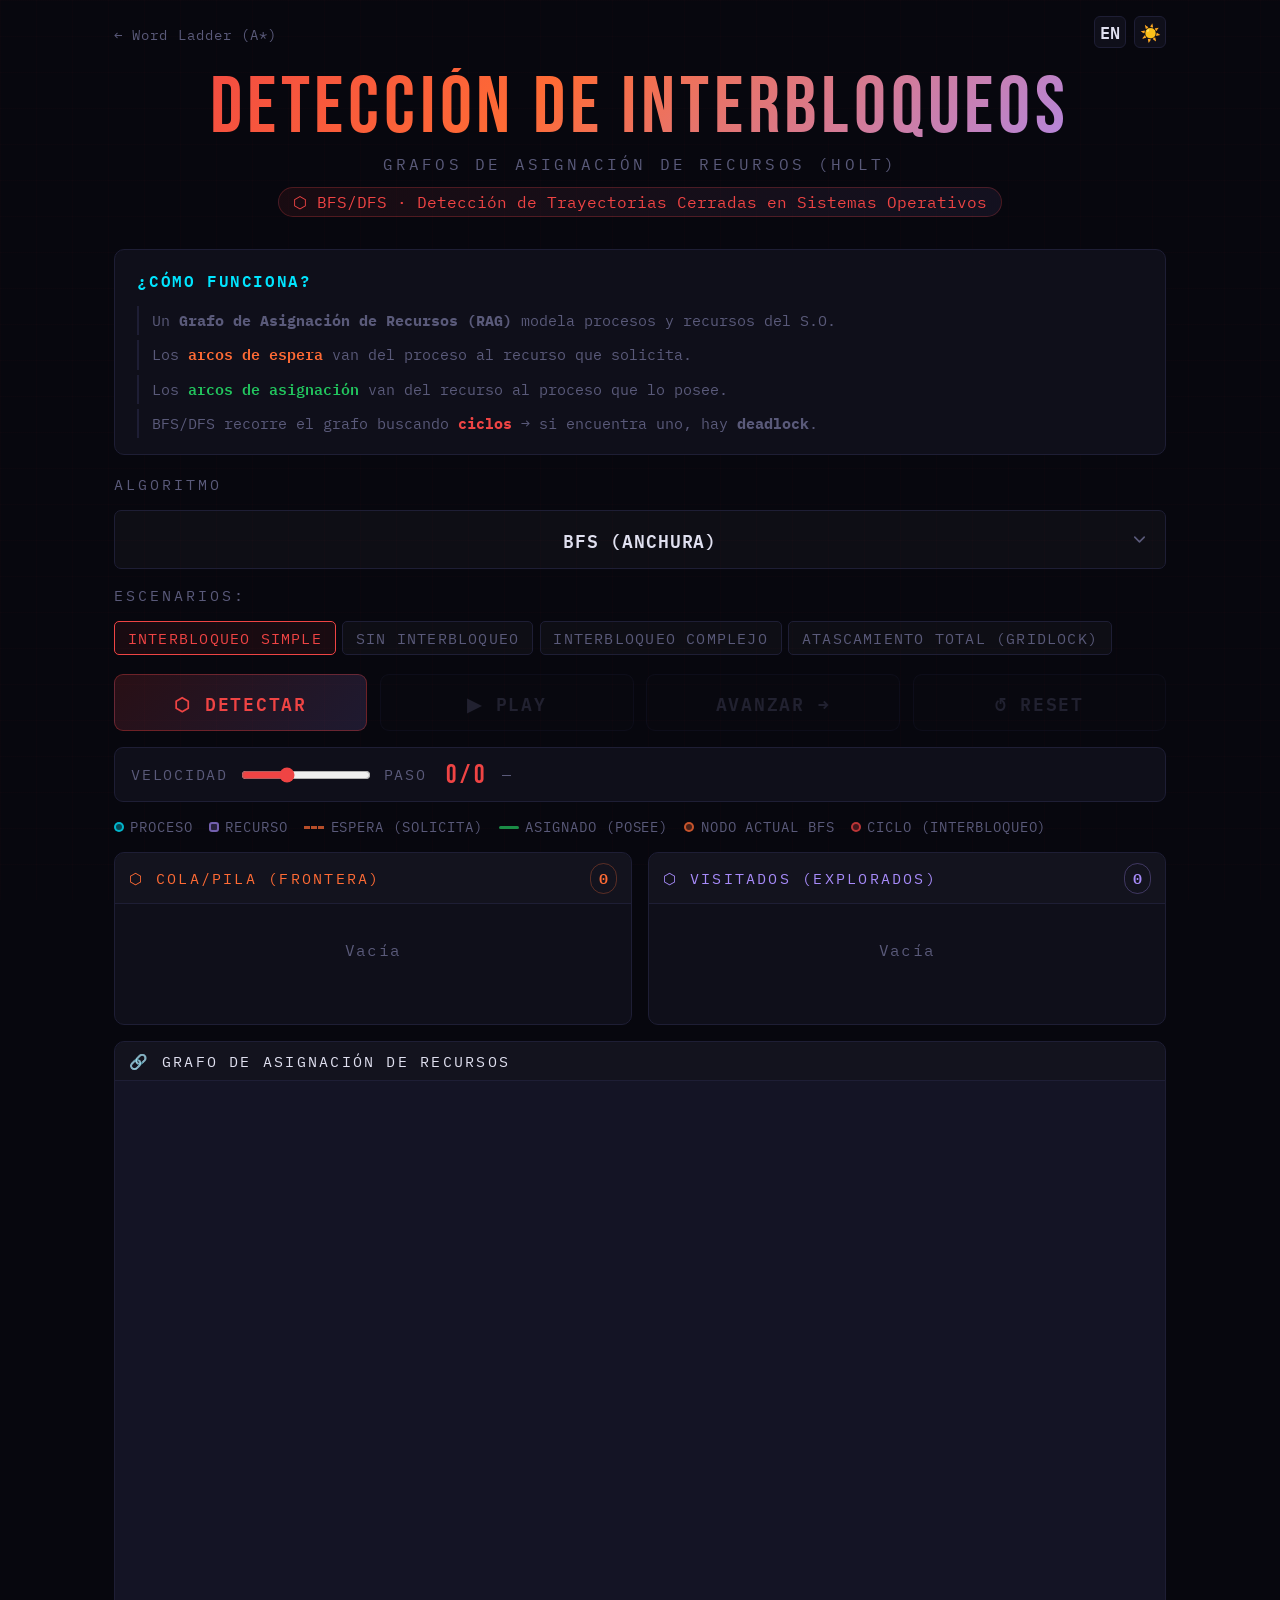
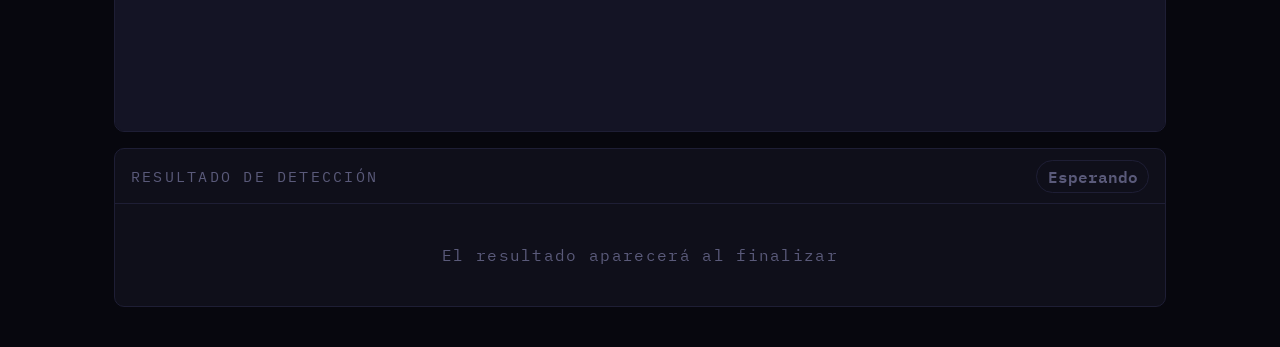
==== deadlock.html @ 4dc33a58 "deadlock" ====
<!DOCTYPE html>
<html lang="es">

<head>
  <meta charset="UTF-8">
  <meta name="viewport" content="width=device-width, initial-scale=1.0">
  <title>Detección de Deadlock · BFS</title>
  <meta name="description"
    content="Visualización paso a paso del algoritmo BFS para detección de deadlocks en grafos de asignación de recursos (HOLT) de Sistemas Operativos.">
  <link
    href="https://fonts.googleapis.com/css2?family=Bebas+Neue&family=IBM+Plex+Mono:wght@400;600;700&family=IBM+Plex+Sans:wght@300;400;600&display=swap"
    rel="stylesheet">
  <link rel="stylesheet" href="./deadlock.css">
  <script src="https://d3js.org/d3.v7.min.js"></script>
</head>

<body>
  <div class="app">

    <div class="theme-controls">
      <button class="icon-btn" id="langToggle" onclick="toggleLanguage()">EN</button>
      <button class="icon-btn" id="themeToggle" onclick="toggleTheme()">☀️</button>
    </div>

    <a class="back-link" href="./index.html">← Word Ladder (A*)</a>

    <header>
      <div class="title" data-i18n="APP_TITLE">Detección de Interbloqueos</div>
      <div class="subtitle" data-i18n="APP_SUB">Grafos de Asignación de Recursos (HOLT) · BFS Paso a Paso</div>
      <div class="badge" data-i18n="APP_BADGE">⬡ &nbsp; BFS · Detección de Trayectorias Cerradas en Sistemas
        Operativos</div>
    </header>

    <!-- Concept explanation (replaces formula box) -->
    <div class="concept-box">
      <div class="concept-title" data-i18n="CONCEPT_TITLE">¿Cómo funciona?</div>
      <div class="concept-item" data-i18n="CONCEPT_1">Un <b>Grafo de Asignación de Recursos (RAG)</b> modela procesos
        y recursos del S.O.</div>
      <div class="concept-item" data-i18n="CONCEPT_2">Los <span class="edge-wait-label">arcos de espera</span> van del
        proceso al recurso que solicita.</div>
      <div class="concept-item" data-i18n="CONCEPT_3">Los <span class="edge-hold-label">arcos de asignación</span> van
        del recurso al proceso que lo posee.</div>
      <div class="concept-item" data-i18n="CONCEPT_4">BFS recorre el grafo buscando <span
          class="cycle-label">ciclos</span> → si encuentra uno, hay <b>deadlock</b>.</div>
    </div>

    <!-- Algorithm & Presets -->
    <div class="input-row" style="grid-template-columns: 1fr 2fr; margin-bottom: 1.2rem;">
      <div class="panel">
        <div class="panel-label" data-i18n="LBL_ALGORITHM">Algoritmo</div>
        <select class="algo-select" id="algoSelect">
          <option value="bfs" data-i18n="ALG_BFS">BFS (Anchura)</option>
          <option value="dfs" data-i18n="ALG_DFS">DFS (Profundidad)</option>
        </select>
      </div>
      <div class="panel">
        <div class="panel-label" data-i18n="LBL_PRESETS">Escenarios:</div>
        <div class="presets" style="margin-bottom: 0;">
          <button class="preset-btn active" data-preset="simple" onclick="loadPreset('simple')"
            data-i18n="PRESET_SIMPLE">Deadlock Simple</button>
          <button class="preset-btn" data-preset="safe" onclick="loadPreset('safe')" data-i18n="PRESET_SAFE">Sin
            Deadlock</button>
          <button class="preset-btn" data-preset="complex" onclick="loadPreset('complex')"
            data-i18n="PRESET_COMPLEX">Deadlock Complejo</button>
          <button class="preset-btn" data-preset="gridlock" onclick="loadPreset('gridlock')"
            data-i18n="PRESET_GRIDLOCK">Atascamiento</button>
        </div>
      </div>
    </div>

    <!-- Action buttons -->
    <div class="btn-row">
      <button class="btn btn-primary" id="solveBtn" onclick="startSolving()" data-i18n="BTN_SOLVE">⬡ Detectar con
        BFS</button>
      <button class="btn btn-secondary" id="playBtn" onclick="togglePlayback()" disabled data-i18n="BTN_PLAY">▶
        Play</button>
      <button class="btn btn-secondary" id="stepBtn" onclick="advanceStep()" disabled data-i18n="BTN_STEP">Step
        →</button>
      <button class="btn btn-secondary" id="resetBtn" onclick="resetVisualization()" disabled data-i18n="BTN_RESET">↺
        Reset</button>
    </div>

    <!-- Controls bar -->
    <div class="ctrl-bar">
      <span class="ctrl-lbl" data-i18n="LBL_SPEED">Velocidad</span>
      <input class="speed-slider" type="range" id="speedSlider" min="1" max="10" value="4">
      <span class="ctrl-lbl" data-i18n="LBL_STEP">Paso</span>
      <span class="step-ctr" id="stepCtr">0 / 0</span>
      <span class="explain-txt" id="explainTxt">—</span>
    </div>

    <!-- Legend -->
    <div class="legend">
      <div class="leg">
        <div class="leg-dot dot-circle" style="background:rgba(0,229,255,0.3);border:2px solid rgba(0,229,255,0.7)">
        </div>
        <span data-i18n="LEG_PROCESS">Proceso</span>
      </div>
      <div class="leg">
        <div class="leg-dot" style="background:rgba(167,139,250,0.2);border:2px solid rgba(167,139,250,0.6)"></div>
        <span data-i18n="LEG_RESOURCE">Recurso</span>
      </div>
      <div class="leg">
        <div class="leg-line-dashed" style="border-color:rgba(255,107,53,0.7)"></div>
        <span data-i18n="LEG_WAIT">Espera (solicita)</span>
      </div>
      <div class="leg">
        <div class="leg-line" style="background:rgba(34,197,94,0.7)"></div>
        <span data-i18n="LEG_HOLD">Asignado (posee)</span>
      </div>
      <div class="leg">
        <div class="leg-dot dot-circle" style="background:rgba(255,107,53,0.25);border:2px solid rgba(255,107,53,0.7)">
        </div>
        <span data-i18n="LEG_VISITING">Nodo actual BFS</span>
      </div>
      <div class="leg">
        <div class="leg-dot dot-circle" style="background:rgba(239,68,68,0.25);border:2px solid rgba(239,68,68,0.7)">
        </div>
        <span data-i18n="LEG_CYCLE">Ciclo (Deadlock)</span>
      </div>
    </div>

    <!-- Queue / Visited panels -->
    <div class="viz-grid">
      <div class="viz-panel">
        <div class="viz-header">
          <span class="viz-title" style="color:#ff6b35" data-i18n="TITLE_QUEUE">⬡ Cola BFS (Frontera)</span>
          <span class="viz-count" id="queueCount" style="color:#ff6b35;border-color:rgba(255,107,53,0.3)">0</span>
        </div>
        <div class="viz-body" id="queueList">
          <div class="empty-msg" data-i18n="MSG_EMPTY">Vacía</div>
        </div>
      </div>
      <div class="viz-panel">
        <div class="viz-header">
          <span class="viz-title" style="color:#a78bfa" data-i18n="TITLE_VISITED">⬡ Visitados (Explorados)</span>
          <span class="viz-count" id="visitedCount" style="color:#a78bfa;border-color:rgba(167,139,250,0.3)">0</span>
        </div>
        <div class="viz-body" id="visitedList">
          <div class="empty-msg" data-i18n="MSG_EMPTY">Vacía</div>
        </div>
      </div>
    </div>

    <!-- D3 Graph -->
    <div class="viz-panel" style="margin-bottom:1rem">
      <div class="viz-header">
        <span class="viz-title" style="color:var(--text)" data-i18n="TITLE_GRAPH">🔗 Grafo de Asignación de
          Recursos</span>
      </div>
      <div class="viz-body graph-container" id="graphView" style="padding:0;">
        <!-- SVG injected here -->
      </div>
    </div>

    <!-- Stats -->
    <div class="stats-row" id="statsRow" style="display:none">
      <div class="stat">
        <div class="stat-val" id="sSteps">-</div>
        <div class="stat-key" data-i18n="STAT_STEPS">Pasos BFS</div>
      </div>
      <div class="stat">
        <div class="stat-val" id="sVisited">-</div>
        <div class="stat-key" data-i18n="STAT_VISITED">Visitados</div>
      </div>
      <div class="stat">
        <div class="stat-val" id="sCycleLen">-</div>
        <div class="stat-key" data-i18n="STAT_CYCLE_LEN">Nodos en ciclo</div>
      </div>
      <div class="stat">
        <div class="stat-val" id="sTime">-</div>
        <div class="stat-key">ms</div>
      </div>
    </div>

    <!-- Result area (replaces path area) -->
    <div class="result-area">
      <div class="result-header">
        <span class="result-title" data-i18n="RESULT_TITLE">Resultado de Detección</span>
        <span class="result-badge badge-idle" id="resultBadge" data-i18n="RESULT_WAIT">Esperando</span>
      </div>
      <div class="result-body" id="resultBody">
        <div class="empty-msg" data-i18n="RESULT_NO_ANALYSIS">El resultado aparecerá al finalizar</div>
      </div>
    </div>

  </div>

  <script src="./deadlock-i18n.js"></script>
  <script src="./deadlock-app.js"></script>
</body>

</html>
---- deadlock.css ----
/* ── Deadlock Detection — Design System ── */
/* Mirrors style.css from Word Ladder with RAG-specific additions */

:root {
  --bg: #07070e;
  --panel: #0f0f1a;
  --panel2: #141425;
  --border: #1e1e35;
  --accent: #00e5ff;
  --accent-rgb: 0, 229, 255;
  --accent2: #ff6b35;
  --accent2-rgb: 255, 107, 53;
  --accent3: #a78bfa;
  --accent3-rgb: 167, 139, 250;
  --accent4: #22c55e;
  --accent4-rgb: 34, 197, 94;
  --danger: #ef4444;
  --danger-rgb: 239, 68, 68;
  --text: #e0e0f0;
  --muted: #5a5a7a;
}

:root[data-theme="light"] {
  --bg: #f8fafc;
  --panel: #ffffff;
  --panel2: #f1f5f9;
  --border: #e2e8f0;
  --accent: #0284c7;
  --accent-rgb: 2, 132, 199;
  --accent2: #ea580c;
  --accent2-rgb: 234, 88, 12;
  --accent3: #7c3aed;
  --accent3-rgb: 124, 58, 237;
  --accent4: #16a34a;
  --accent4-rgb: 22, 163, 74;
  --danger: #dc2626;
  --danger-rgb: 220, 38, 38;
  --text: #0f172a;
  --muted: #64748b;
}

* {
  margin: 0;
  padding: 0;
  box-sizing: border-box;
}

body {
  background: var(--bg);
  color: var(--text);
  font-family: 'IBM Plex Sans', sans-serif;
  min-height: 100vh;
  transition: background-color 0.3s, color 0.3s;
}

body::before {
  content: '';
  position: fixed;
  inset: 0;
  background-image:
    linear-gradient(rgba(239, 68, 68, 0.018) 1px, transparent 1px),
    linear-gradient(90deg, rgba(239, 68, 68, 0.018) 1px, transparent 1px);
  background-size: 36px 36px;
  pointer-events: none;
  z-index: 0;
}

.app {
  max-width: 1100px;
  margin: 0 auto;
  padding: 1.5rem;
  position: relative;
  z-index: 1;
}

/* ── Theme Controls ── */
.theme-controls {
  position: absolute;
  top: 1rem;
  right: 1.5rem;
  display: flex;
  gap: 0.5rem;
}

.icon-btn {
  background: var(--panel);
  border: 1px solid var(--border);
  color: var(--text);
  width: 32px;
  height: 32px;
  border-radius: 6px;
  display: flex;
  align-items: center;
  justify-content: center;
  cursor: pointer;
  transition: all 0.2s;
  font-family: 'IBM Plex Mono', monospace;
  font-size: 1.05rem;
  font-weight: 600;
}

.icon-btn:hover {
  border-color: var(--accent);
  color: var(--accent);
}

/* ── Header ── */
header {
  text-align: center;
  margin-bottom: 2rem;
  margin-top: 1rem;
}

.title {
  font-family: 'Bebas Neue', sans-serif;
  font-size: clamp(2.5rem, 7vw, 5rem);
  letter-spacing: 0.06em;
  background: linear-gradient(135deg, var(--danger) 0%, var(--accent2) 40%, var(--accent3) 100%);
  -webkit-background-clip: text;
  -webkit-text-fill-color: transparent;
  background-clip: text;
  line-height: 1;
}

.subtitle {
  font-family: 'IBM Plex Mono', monospace;
  font-size: 1.0rem;
  color: var(--muted);
  letter-spacing: 0.2em;
  text-transform: uppercase;
  margin-top: 0.4rem;
}

.panel-label {
  font-family: 'IBM Plex Mono', monospace;
  font-size: 0.95rem;
  letter-spacing: 0.2em;
  text-transform: uppercase;
  color: var(--muted);
  margin: 1rem 0rem;
}

.badge {
  display: inline-flex;
  align-items: center;
  gap: 0.4rem;
  background: linear-gradient(135deg, rgba(239, 68, 68, 0.08), rgba(167, 139, 250, 0.08));
  border: 1px solid rgba(239, 68, 68, 0.25);
  border-radius: 100px;
  padding: 0.25rem 0.9rem;
  font-family: 'IBM Plex Mono', monospace;
  font-size: 1.0rem;
  color: var(--danger);
  margin-top: 0.8rem;
}

/* ── Concept Box ── */
.concept-box {
  background: var(--panel);
  border: 1px solid var(--border);
  border-radius: 10px;
  padding: 1rem 1.4rem;
  margin-bottom: 1.2rem;
  font-family: 'IBM Plex Mono', monospace;
  font-size: 0.95rem;
  line-height: 1.9;
  display: flex;
  flex-direction: column;
  gap: 0.3rem;
}

.concept-box .concept-title {
  font-weight: 600;
  color: var(--accent);
  font-size: 1.0rem;
  letter-spacing: 0.1em;
  text-transform: uppercase;
  margin-bottom: 0.3rem;
}

.concept-box .concept-item {
  color: var(--muted);
  padding-left: 0.8rem;
  border-left: 2px solid var(--border);
}

.edge-wait-label {
  color: var(--accent2);
  font-weight: 600;
}

.edge-hold-label {
  color: var(--accent4);
  font-weight: 600;
}

.cycle-label {
  color: var(--danger);
  font-weight: 700;
}

/* ── Presets ── */
.presets {
  display: flex;
  gap: 0.4rem;
  flex-wrap: wrap;
  margin-bottom: 1.2rem;
  align-items: center;
}

.preset-lbl {
  font-family: 'IBM Plex Mono', monospace;
  font-size: 0.9rem;
  letter-spacing: 0.15em;
  text-transform: uppercase;
  color: var(--muted);
}

.preset-btn {
  font-family: 'IBM Plex Mono', monospace;
  font-size: 0.95rem;
  letter-spacing: 0.08em;
  text-transform: uppercase;
  background: rgba(255, 255, 255, 0.03);
  border: 1px solid var(--border);
  border-radius: 5px;
  color: var(--muted);
  padding: 0.35rem 0.8rem;
  cursor: pointer;
  transition: all 0.2s;
}

.preset-btn:hover {
  border-color: var(--accent3);
  color: var(--accent3);
  background: rgba(167, 139, 250, 0.07);
}

.preset-btn.active {
  border-color: var(--danger);
  color: var(--danger);
  background: rgba(239, 68, 68, 0.08);
}

.algo-select {
  width: 100%;
  background: rgba(255, 255, 255, 0.03);
  border: 1px solid var(--border);
  border-radius: 7px;
  color: var(--text);
  font-family: 'IBM Plex Mono', monospace;
  font-size: 1.1rem;
  font-weight: 600;
  text-align: center;
  letter-spacing: 0.05em;
  text-transform: uppercase;
  padding: 0.85rem;
  outline: none;
  transition: all 0.2s;
  cursor: pointer;
  appearance: none;
  background-image: url("data:image/svg+xml,%3Csvg xmlns='http://www.w3.org/2000/svg' width='24' height='24' viewBox='0 0 24 24' fill='none' stroke='%235a5a7a' stroke-width='2' stroke-linecap='round' stroke-linejoin='round'%3E%3Cpolyline points='6 9 12 15 18 9'%3E%3C/polyline%3E%3C/svg%3E");
  background-repeat: no-repeat;
  background-position: right 1rem center;
  background-size: 1.2rem;
}

.algo-select:focus {
  border-color: var(--accent);
  box-shadow: 0 0 0 3px rgba(0, 229, 255, 0.08);
}

/* ── Buttons ── */
.btn-row {
  display: flex;
  gap: 0.8rem;
  margin-bottom: 1rem;
  flex-wrap: wrap;
}

.btn {
  flex: 1;
  min-width: 80px;
  padding: 0.8rem;
  border-radius: 9px;
  font-family: 'IBM Plex Mono', monospace;
  font-size: 1.1rem;
  font-weight: 600;
  letter-spacing: 0.1em;
  text-transform: uppercase;
  cursor: pointer;
  transition: all 0.25s;
  border: none;
  outline: none;
}

.btn-primary {
  background: linear-gradient(135deg, rgba(239, 68, 68, 0.15), rgba(167, 139, 250, 0.15));
  border: 1px solid rgba(239, 68, 68, 0.35);
  color: var(--danger);
}

.btn-primary:hover {
  background: linear-gradient(135deg, rgba(239, 68, 68, 0.25), rgba(167, 139, 250, 0.25));
  box-shadow: 0 0 25px rgba(239, 68, 68, 0.12);
  transform: translateY(-1px);
}

.btn-secondary {
  background: rgba(255, 255, 255, 0.03);
  border: 1px solid var(--border);
  color: var(--muted);
}

.btn-secondary:hover {
  border-color: var(--accent3);
  color: var(--accent3);
}

.btn:disabled {
  opacity: 0.32;
  cursor: not-allowed;
  transform: none !important;
  box-shadow: none !important;
}

/* ── Controls Bar ── */
.ctrl-bar {
  display: flex;
  align-items: center;
  gap: 0.8rem;
  background: var(--panel);
  border: 1px solid var(--border);
  border-radius: 9px;
  padding: 0.65rem 1rem;
  margin-bottom: 1rem;
  flex-wrap: wrap;
}

.ctrl-lbl {
  font-family: 'IBM Plex Mono', monospace;
  font-size: 0.93rem;
  letter-spacing: 0.12em;
  text-transform: uppercase;
  color: var(--muted);
  white-space: nowrap;
}

.speed-slider {
  flex: 1;
  min-width: 70px;
  max-width: 130px;
  accent-color: var(--danger);
  cursor: pointer;
}

.step-ctr {
  font-family: 'Bebas Neue', sans-serif;
  font-size: 1.65rem;
  color: var(--danger);
  min-width: 5ch;
  text-align: center;
}

.explain-txt {
  flex: 1;
  font-family: 'IBM Plex Mono', monospace;
  font-size: 0.93rem;
  color: var(--muted);
  letter-spacing: 0.04em;
  overflow: hidden;
  text-overflow: ellipsis;
  white-space: nowrap;
  min-width: 0;
}

/* ── Legend ── */
.legend {
  display: flex;
  gap: 1rem;
  flex-wrap: wrap;
  margin-bottom: 1rem;
  align-items: center;
}

.leg {
  display: flex;
  align-items: center;
  gap: 0.4rem;
  font-family: 'IBM Plex Mono', monospace;
  font-size: 0.85rem;
  text-transform: uppercase;
  letter-spacing: 0.07em;
  color: var(--muted);
}

.leg-dot {
  width: 10px;
  height: 10px;
  border-radius: 3px;
  flex-shrink: 0;
}

.leg-dot.dot-circle {
  border-radius: 50%;
}

.leg-line {
  width: 20px;
  height: 3px;
  flex-shrink: 0;
  border-radius: 2px;
}

.leg-line-dashed {
  width: 20px;
  height: 0;
  border-top: 3px dashed;
  flex-shrink: 0;
}

/* ── Viz Panels ── */
.viz-grid {
  display: grid;
  grid-template-columns: 1fr 1fr;
  gap: 1rem;
  margin-bottom: 1rem;
}

@media(max-width: 680px) {
  .viz-grid {
    grid-template-columns: 1fr;
  }
}

.viz-panel {
  background: var(--panel);
  border: 1px solid var(--border);
  border-radius: 10px;
  overflow: hidden;
}

.viz-header {
  display: flex;
  align-items: center;
  justify-content: space-between;
  padding: 0.6rem 0.9rem;
  border-bottom: 1px solid var(--border);
  background: rgba(255, 255, 255, 0.015);
}

.viz-title {
  font-family: 'IBM Plex Mono', monospace;
  font-size: 0.93rem;
  letter-spacing: 0.15em;
  text-transform: uppercase;
}

.viz-count {
  font-family: 'IBM Plex Mono', monospace;
  font-size: 0.93rem;
  padding: 0.12rem 0.5rem;
  border-radius: 100px;
  border: 1px solid;
  font-weight: 600;
}

.viz-body {
  padding: 0.7rem;
  min-height: 120px;
  max-height: 190px;
  overflow-y: auto;
}

.viz-body.graph-container {
  max-height: none;
  height: 650px;
  padding: 0;
}

.viz-body::-webkit-scrollbar {
  width: 3px;
}

.viz-body::-webkit-scrollbar-thumb {
  background: var(--border);
  border-radius: 2px;
}

/* ── Node Chips ── */
.nodes-wrap {
  display: flex;
  flex-wrap: wrap;
  gap: 0.6rem;
  padding-top: 0.4rem;
}

.node-chip {
  font-family: 'IBM Plex Mono', monospace;
  font-size: 1.1rem;
  font-weight: 600;
  text-transform: uppercase;
  padding: 0.4rem 0.7rem;
  border-radius: 6px;
  border: 1px solid;
  white-space: nowrap;
  position: relative;
  transition: box-shadow 0.3s, background 0.3s;
}

.node-chip.chip-process {
  border-color: rgba(var(--accent-rgb), 0.4);
  background: rgba(var(--accent-rgb), 0.07);
  color: var(--accent);
  border-radius: 50px;
}

.node-chip.chip-resource {
  border-color: rgba(var(--accent3-rgb), 0.4);
  background: rgba(var(--accent3-rgb), 0.07);
  color: var(--accent3);
  border-radius: 4px;
}

.node-chip.chip-current {
  border-color: rgba(var(--accent2-rgb), 0.7);
  background: rgba(var(--accent2-rgb), 0.15);
  color: var(--accent2);
  box-shadow: 0 0 12px rgba(var(--accent2-rgb), 0.4);
  animation: pulse-chip 1s ease-in-out infinite;
}

.node-chip.chip-visited {
  opacity: 0.55;
}

.node-chip.chip-cycle {
  border-color: rgba(var(--danger-rgb), 0.7) !important;
  background: rgba(var(--danger-rgb), 0.15) !important;
  color: var(--danger) !important;
  box-shadow: 0 0 14px rgba(var(--danger-rgb), 0.4) !important;
}

@keyframes pulse-chip {

  0%,
  100% {
    box-shadow: 0 0 8px rgba(var(--accent2-rgb), 0.3);
  }

  50% {
    box-shadow: 0 0 18px rgba(var(--accent2-rgb), 0.6);
  }
}

/* ── Graph Container ── */
.graph-container {
  width: 100%;
  height: 650px;
  cursor: grab;
  background: var(--panel2);
  position: relative;
  overflow: hidden;
}

.graph-container:active {
  cursor: grabbing;
}

/* ── D3 Graph Styling ── */

/* Process nodes = circles */
.graph-node-process circle {
  fill: rgba(var(--accent-rgb), 0.15);
  stroke: var(--accent);
  stroke-width: 2.5px;
  transition: all 0.3s;
}

.graph-node-process text {
  fill: var(--accent);
  font-family: 'IBM Plex Mono', monospace;
  font-size: 0.85rem;
  font-weight: 700;
  text-anchor: middle;
  dominant-baseline: central;
}

/* Resource nodes = rectangles */
.graph-node-resource rect {
  fill: rgba(var(--accent3-rgb), 0.12);
  stroke: var(--accent3);
  stroke-width: 2.5px;
  rx: 4;
  ry: 4;
  transition: all 0.3s;
}

.graph-node-resource text {
  fill: var(--accent3);
  font-family: 'IBM Plex Mono', monospace;
  font-size: 0.8rem;
  font-weight: 700;
  text-anchor: middle;
  dominant-baseline: central;
}

/* Instance dots inside resource */
.resource-dot {
  fill: var(--accent3);
  opacity: 0.6;
}

/* Edge: Process waiting for Resource */
.edge-wait {
  stroke: var(--accent2);
  stroke-width: 2px;
  stroke-dasharray: 6 3;
  opacity: 0.7;
  fill: none;
}

/* Edge: Resource assigned to Process */
.edge-hold {
  stroke: var(--accent4);
  stroke-width: 2.5px;
  opacity: 0.7;
  fill: none;
}

/* Visiting state */
.graph-node-visiting circle,
.graph-node-visiting rect {
  stroke: var(--accent2) !important;
  stroke-width: 3.5px !important;
  filter: drop-shadow(0 0 10px rgba(var(--accent2-rgb), 0.6));
}

.graph-node-visiting text {
  fill: var(--accent2) !important;
}

/* Visited state */
.graph-node-visited circle {
  fill: rgba(var(--accent-rgb), 0.06);
  stroke-opacity: 0.4;
}

.graph-node-visited rect {
  fill: rgba(var(--accent3-rgb), 0.04);
  stroke-opacity: 0.4;
}

.graph-node-visited text {
  opacity: 0.5;
}

/* Cycle detected */
.graph-node-cycle circle,
.graph-node-cycle rect {
  stroke: var(--danger) !important;
  stroke-width: 3.5px !important;
  filter: drop-shadow(0 0 14px rgba(var(--danger-rgb), 0.7));
}

.graph-node-cycle circle {
  fill: rgba(var(--danger-rgb), 0.2) !important;
}

.graph-node-cycle rect {
  fill: rgba(var(--danger-rgb), 0.15) !important;
}

.graph-node-cycle text {
  fill: var(--danger) !important;
  font-weight: 800 !important;
}

.edge-cycle {
  stroke: var(--danger) !important;
  stroke-width: 3.5px !important;
  stroke-dasharray: none !important;
  opacity: 1 !important;
  filter: drop-shadow(0 0 6px rgba(var(--danger-rgb), 0.5));
  animation: pulse-edge 1.2s ease-in-out infinite;
}

@keyframes pulse-edge {

  0%,
  100% {
    opacity: 1;
  }

  50% {
    opacity: 0.5;
  }
}

/* Arrowhead markers */
.arrow-wait {
  fill: var(--accent2);
}

.arrow-hold {
  fill: var(--accent4);
}

.arrow-cycle {
  fill: var(--danger);
}

/* ── D3 Tooltip ── */
.d3-tooltip {
  position: absolute;
  text-align: left;
  padding: 0.6rem 0.9rem;
  font-family: 'IBM Plex Mono', monospace;
  font-size: 0.95rem;
  background: var(--panel);
  border: 1px solid var(--border);
  color: var(--text);
  border-radius: 8px;
  pointer-events: none;
  opacity: 0;
  transition: opacity 0.2s;
  box-shadow: 0 4px 15px rgba(0, 0, 0, 0.3);
  z-index: 100;
  line-height: 1.5;
}

.d3-tooltip b {
  color: var(--accent);
  font-size: 1.05rem;
  display: block;
  margin-bottom: 0.3rem;
  border-bottom: 1px solid var(--border);
  padding-bottom: 0.2rem;
}

/* ── Stats Row ── */
.stats-row {
  display: flex;
  gap: 0.8rem;
  margin-bottom: 1rem;
  flex-wrap: wrap;
}

.stat {
  flex: 1;
  min-width: 80px;
  background: var(--panel);
  border: 1px solid var(--border);
  border-radius: 8px;
  padding: 0.65rem;
  text-align: center;
}

.stat-val {
  font-family: 'Bebas Neue', sans-serif;
  font-size: 1.7rem;
  color: var(--danger);
  line-height: 1;
}

.stat-key {
  font-family: 'IBM Plex Mono', monospace;
  font-size: 0.87rem;
  letter-spacing: 0.1em;
  text-transform: uppercase;
  color: var(--muted);
  margin-top: 0.1rem;
}

/* ── Result Area ── */
.result-area {
  background: var(--panel);
  border: 1px solid var(--border);
  border-radius: 10px;
  overflow: hidden;
  margin-bottom: 1rem;
}

.result-header {
  display: flex;
  align-items: center;
  justify-content: space-between;
  padding: 0.65rem 1rem;
  border-bottom: 1px solid var(--border);
}

.result-title {
  font-family: 'IBM Plex Mono', monospace;
  font-size: 0.93rem;
  letter-spacing: 0.15em;
  text-transform: uppercase;
  color: var(--muted);
}

.result-badge {
  font-family: 'IBM Plex Mono', monospace;
  font-size: 0.97rem;
  font-weight: 600;
  padding: 0.12rem 0.65rem;
  border-radius: 100px;
  border: 1px solid;
}

.badge-idle {
  color: var(--muted);
  border-color: var(--border);
  background: transparent;
}

.badge-run {
  color: #00e5ff;
  border-color: rgba(0, 229, 255, 0.3);
  background: rgba(0, 229, 255, 0.06);
  animation: blink 0.9s infinite;
}

.badge-deadlock {
  color: var(--danger);
  border-color: rgba(var(--danger-rgb), 0.4);
  background: rgba(var(--danger-rgb), 0.08);
  animation: pulse-badge 1.5s ease-in-out infinite;
}

.badge-safe {
  color: var(--accent4);
  border-color: rgba(var(--accent4-rgb), 0.4);
  background: rgba(var(--accent4-rgb), 0.08);
}

@keyframes blink {

  0%,
  100% {
    opacity: 1;
  }

  50% {
    opacity: 0.35;
  }
}

@keyframes pulse-badge {

  0%,
  100% {
    box-shadow: 0 0 0 rgba(var(--danger-rgb), 0);
  }

  50% {
    box-shadow: 0 0 12px rgba(var(--danger-rgb), 0.3);
  }
}

.result-body {
  padding: 1rem;
}

/* ── Cycle Path Display ── */
.cycle-path {
  display: flex;
  align-items: center;
  flex-wrap: wrap;
  gap: 0.4rem;
}

.cycle-path-label {
  font-family: 'IBM Plex Mono', monospace;
  font-size: 0.9rem;
  color: var(--muted);
  text-transform: uppercase;
  letter-spacing: 0.1em;
  margin-bottom: 0.5rem;
}

.cp-node {
  font-family: 'IBM Plex Mono', monospace;
  font-size: 1.2rem;
  font-weight: 600;
  padding: 0.35rem 0.8rem;
  border-radius: 7px;
  border: 1px solid;
  opacity: 0;
  transform: scale(0.85);
  animation: popIn 0.32s cubic-bezier(.34, 1.56, .64, 1) forwards;
}

.cp-process {
  color: var(--accent);
  border-color: rgba(var(--accent-rgb), 0.4);
  background: rgba(var(--accent-rgb), 0.08);
  border-radius: 50px;
}

.cp-resource {
  color: var(--accent3);
  border-color: rgba(var(--accent3-rgb), 0.4);
  background: rgba(var(--accent3-rgb), 0.08);
}

.cp-cycle-node {
  color: var(--danger) !important;
  border-color: rgba(var(--danger-rgb), 0.5) !important;
  background: rgba(var(--danger-rgb), 0.1) !important;
  box-shadow: 0 0 8px rgba(var(--danger-rgb), 0.2);
}

.cp-arrow {
  color: var(--danger);
  font-size: 1.2rem;
  font-weight: 700;
}

@keyframes popIn {
  to {
    opacity: 1;
    transform: scale(1);
  }
}

/* ── Empty Message ── */
.empty-msg {
  text-align: center;
  padding: 1.5rem;
  color: var(--muted);
  font-family: 'IBM Plex Mono', monospace;
  font-size: 1.03rem;
  letter-spacing: 0.08em;
}

/* ── Scrollbars ── */
::-webkit-scrollbar {
  width: 4px;
  height: 4px;
}

::-webkit-scrollbar-track {
  background: transparent;
}

::-webkit-scrollbar-thumb {
  background: var(--border);
  border-radius: 2px;
}

/* ── Back Link ── */
.back-link {
  display: inline-flex;
  align-items: center;
  gap: 0.3rem;
  font-family: 'IBM Plex Mono', monospace;
  font-size: 0.85rem;
  color: var(--muted);
  text-decoration: none;
  letter-spacing: 0.08em;
  transition: color 0.2s;
  margin-bottom: 0.5rem;
}

.back-link:hover {
  color: var(--accent);
}
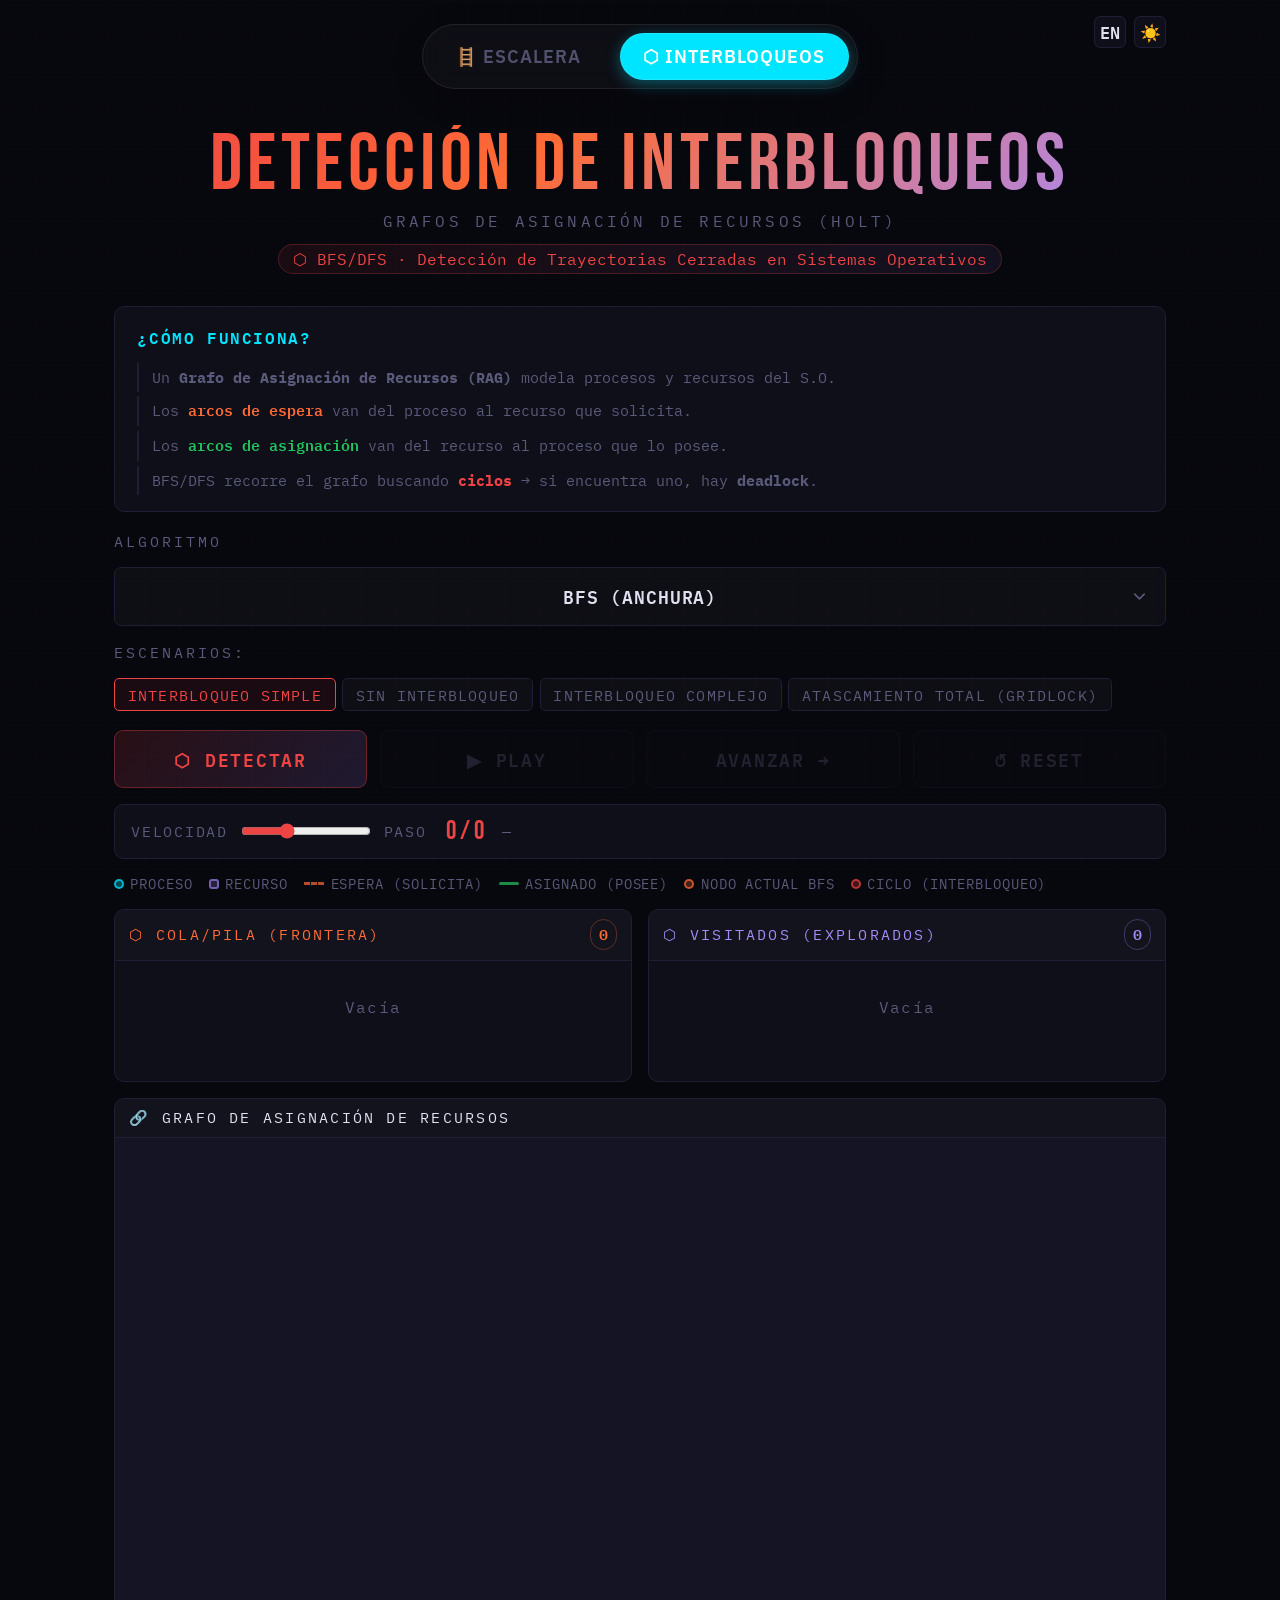
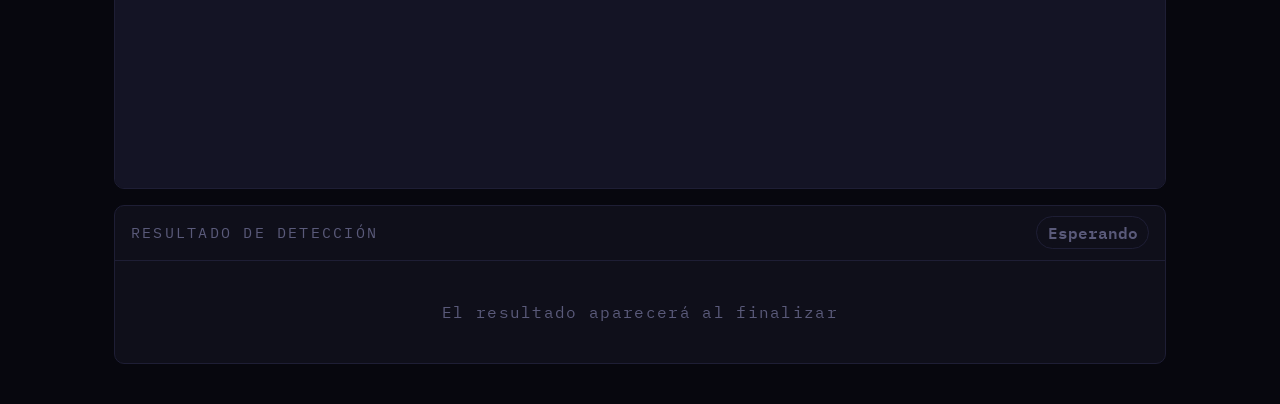
==== commit ed26b0ae: "feat: Implement a new navigation menu for switching between Word Ladder and Deadlock pages, includin" ====
--- a/deadlock.html
+++ b/deadlock.html
@@ -22,7 +22,14 @@
       <button class="icon-btn" id="themeToggle" onclick="toggleTheme()">☀️</button>
     </div>
 
-    <a class="back-link" href="./index.html">← Word Ladder (A*)</a>
+    <nav class="main-nav" style="margin-bottom: 2.2rem;">
+      <a href="./index.html" class="nav-tab">
+        <span class="nav-icon" data-i18n="NAV_WORD_LADDER">🪜 Escalera</span>
+      </a>
+      <a href="./deadlock.html" class="nav-tab active">
+        <span class="nav-icon" data-i18n="NAV_DEADLOCK">⬡ Deadlock</span>
+      </a>
+    </nav>
 
     <header>
       <div class="title" data-i18n="APP_TITLE">Detección de Interbloqueos</div>
--- a/deadlock.css
+++ b/deadlock.css
@@ -73,6 +73,75 @@
   z-index: 1;
 }
 
+/* ── Navigation Menu ── */
+.main-nav {
+  display: flex;
+  justify-content: center;
+  gap: 1rem;
+  margin: 0 auto 2.5rem auto;
+  padding: 0.5rem;
+  background: rgba(255, 255, 255, 0.03);
+  backdrop-filter: blur(12px);
+  -webkit-backdrop-filter: blur(12px);
+  border-radius: 50px;
+  border: 1px solid rgba(255, 255, 255, 0.08);
+  width: fit-content;
+  box-shadow: 0 8px 32px rgba(0, 0, 0, 0.2);
+}
+
+:root[data-theme="light"] .main-nav {
+  background: rgba(0, 0, 0, 0.03);
+  border-color: rgba(0, 0, 0, 0.08);
+  box-shadow: 0 8px 32px rgba(0, 0, 0, 0.05);
+}
+
+.nav-tab {
+  padding: 0.7rem 1.4rem;
+  border-radius: 40px;
+  color: var(--muted);
+  text-decoration: none;
+  font-family: 'IBM Plex Sans', sans-serif;
+  font-weight: 600;
+  font-size: 0.85rem;
+  text-transform: uppercase;
+  letter-spacing: 1px;
+  transition: all 0.3s cubic-bezier(0.4, 0, 0.2, 1);
+  display: flex;
+  align-items: center;
+  gap: 0.6rem;
+  border: 1px solid transparent;
+}
+
+.nav-tab:hover {
+  color: var(--text);
+  background: rgba(255, 255, 255, 0.05);
+}
+
+:root[data-theme="light"] .nav-tab:hover {
+  background: rgba(0, 0, 0, 0.04);
+}
+
+.nav-tab.active {
+  color: #fff;
+  background: var(--accent);
+  border-color: rgba(255, 255, 255, 0.1);
+  box-shadow: 0 4px 15px rgba(var(--accent-rgb), 0.35);
+}
+
+:root[data-theme="light"] .nav-tab.active {
+  color: #fff;
+  box-shadow: 0 4px 12px rgba(var(--accent-rgb), 0.25);
+}
+
+.nav-tab .nav-icon {
+  font-size: 1.1rem;
+  opacity: 0.9;
+}
+
+.nav-tab.active .nav-icon {
+  opacity: 1;
+}
+
 /* ── Theme Controls ── */
 .theme-controls {
   position: absolute;
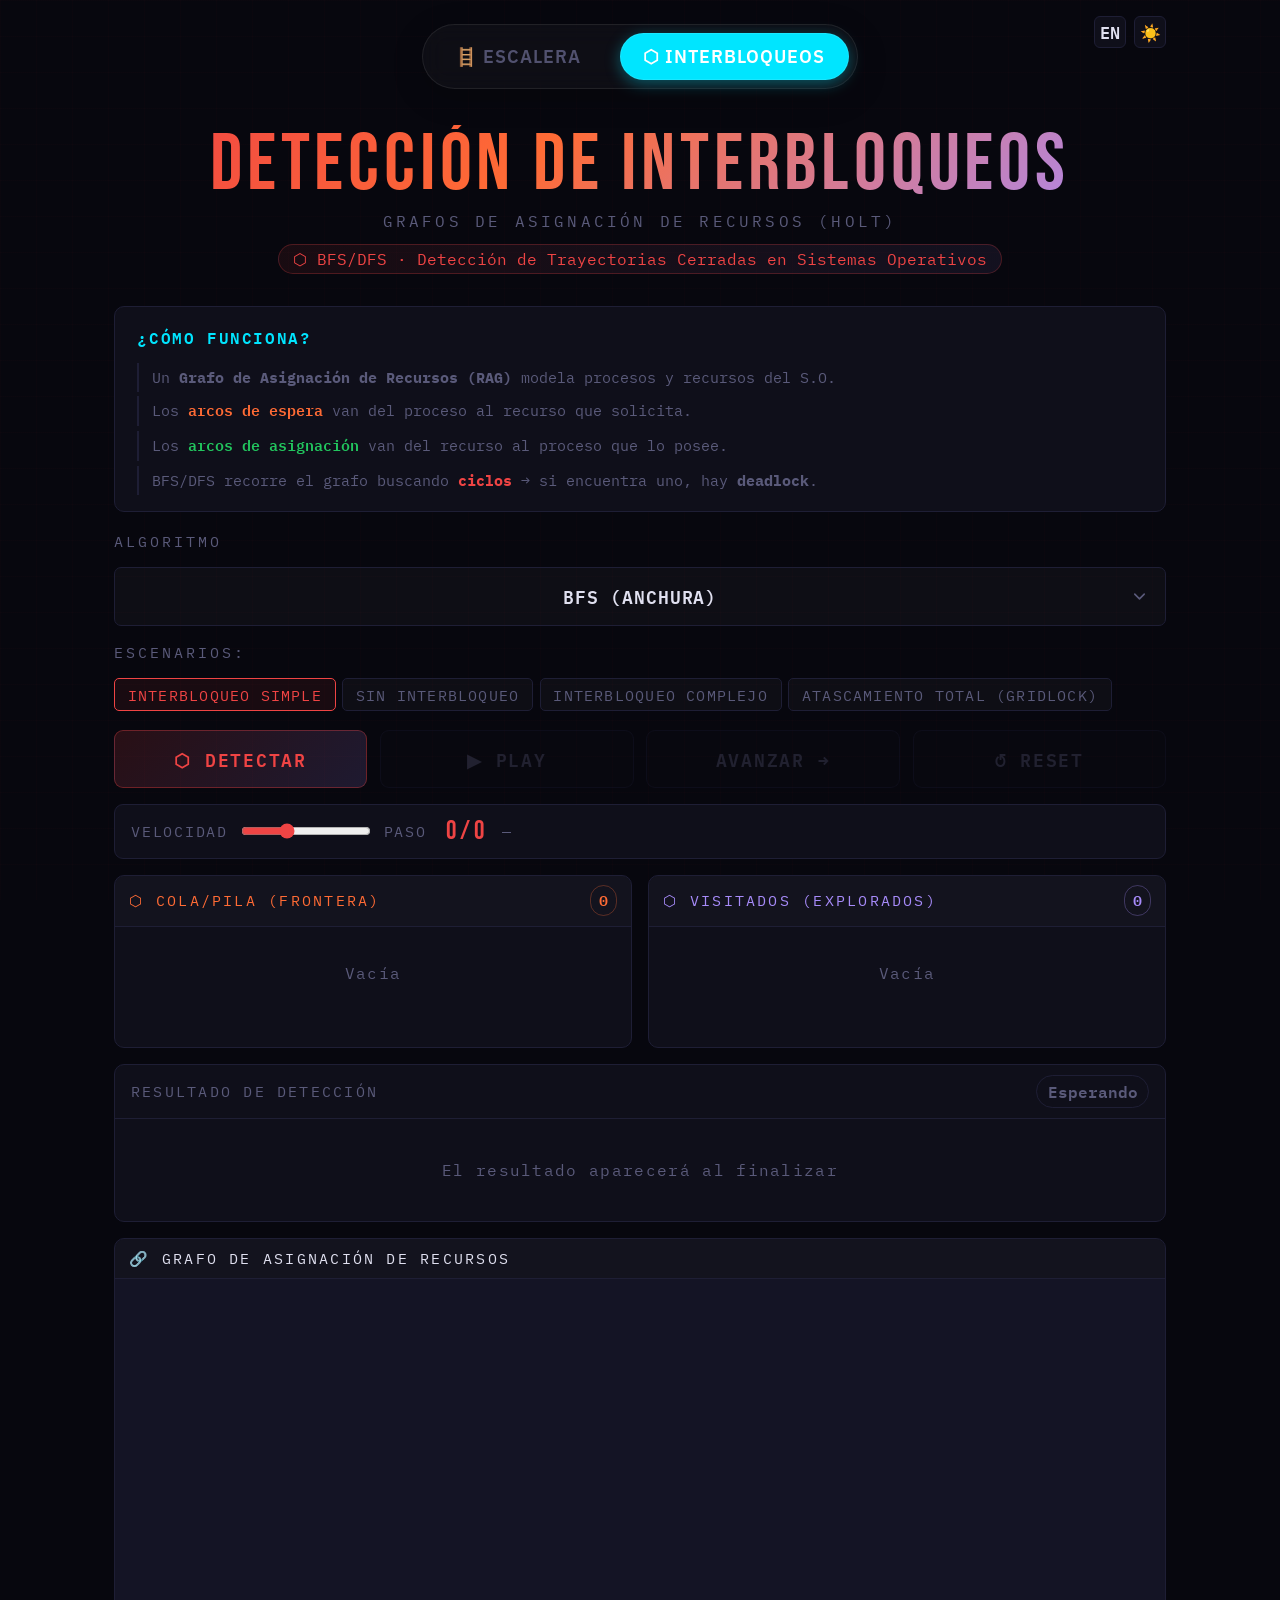
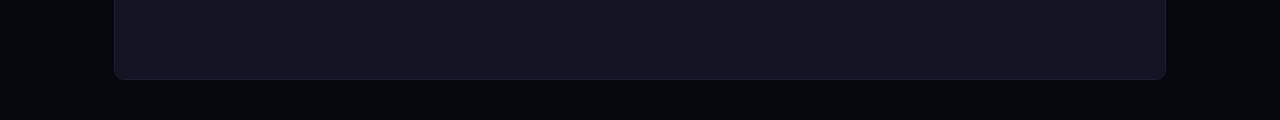
==== commit 4326b7a4: "style: Reduce graph container height from 650px to 400px." ====
--- a/deadlock.html
+++ b/deadlock.html
@@ -96,36 +96,6 @@
       <span class="explain-txt" id="explainTxt">—</span>
     </div>
 
-    <!-- Legend -->
-    <div class="legend">
-      <div class="leg">
-        <div class="leg-dot dot-circle" style="background:rgba(0,229,255,0.3);border:2px solid rgba(0,229,255,0.7)">
-        </div>
-        <span data-i18n="LEG_PROCESS">Proceso</span>
-      </div>
-      <div class="leg">
-        <div class="leg-dot" style="background:rgba(167,139,250,0.2);border:2px solid rgba(167,139,250,0.6)"></div>
-        <span data-i18n="LEG_RESOURCE">Recurso</span>
-      </div>
-      <div class="leg">
-        <div class="leg-line-dashed" style="border-color:rgba(255,107,53,0.7)"></div>
-        <span data-i18n="LEG_WAIT">Espera (solicita)</span>
-      </div>
-      <div class="leg">
-        <div class="leg-line" style="background:rgba(34,197,94,0.7)"></div>
-        <span data-i18n="LEG_HOLD">Asignado (posee)</span>
-      </div>
-      <div class="leg">
-        <div class="leg-dot dot-circle" style="background:rgba(255,107,53,0.25);border:2px solid rgba(255,107,53,0.7)">
-        </div>
-        <span data-i18n="LEG_VISITING">Nodo actual BFS</span>
-      </div>
-      <div class="leg">
-        <div class="leg-dot dot-circle" style="background:rgba(239,68,68,0.25);border:2px solid rgba(239,68,68,0.7)">
-        </div>
-        <span data-i18n="LEG_CYCLE">Ciclo (Deadlock)</span>
-      </div>
-    </div>
 
     <!-- Queue / Visited panels -->
     <div class="viz-grid">
@@ -146,6 +116,17 @@
         <div class="viz-body" id="visitedList">
           <div class="empty-msg" data-i18n="MSG_EMPTY">Vacía</div>
         </div>
+      </div>
+    </div>
+
+    <!-- Result area (replaces path area) -->
+    <div class="result-area">
+      <div class="result-header">
+        <span class="result-title" data-i18n="RESULT_TITLE">Resultado de Detección</span>
+        <span class="result-badge badge-idle" id="resultBadge" data-i18n="RESULT_WAIT">Esperando</span>
+      </div>
+      <div class="result-body" id="resultBody">
+        <div class="empty-msg" data-i18n="RESULT_NO_ANALYSIS">El resultado aparecerá al finalizar</div>
       </div>
     </div>
 
@@ -180,17 +161,6 @@
       </div>
     </div>
 
-    <!-- Result area (replaces path area) -->
-    <div class="result-area">
-      <div class="result-header">
-        <span class="result-title" data-i18n="RESULT_TITLE">Resultado de Detección</span>
-        <span class="result-badge badge-idle" id="resultBadge" data-i18n="RESULT_WAIT">Esperando</span>
-      </div>
-      <div class="result-body" id="resultBody">
-        <div class="empty-msg" data-i18n="RESULT_NO_ANALYSIS">El resultado aparecerá al finalizar</div>
-      </div>
-    </div>
-
   </div>
 
   <script src="./deadlock-i18n.js"></script>
--- a/deadlock.css
+++ b/deadlock.css
@@ -543,7 +543,7 @@
 
 .viz-body.graph-container {
   max-height: none;
-  height: 650px;
+  height: 400px;
   padding: 0;
 }
 
@@ -625,7 +625,7 @@
 /* ── Graph Container ── */
 .graph-container {
   width: 100%;
-  height: 650px;
+  height: 400px;
   cursor: grab;
   background: var(--panel2);
   position: relative;
